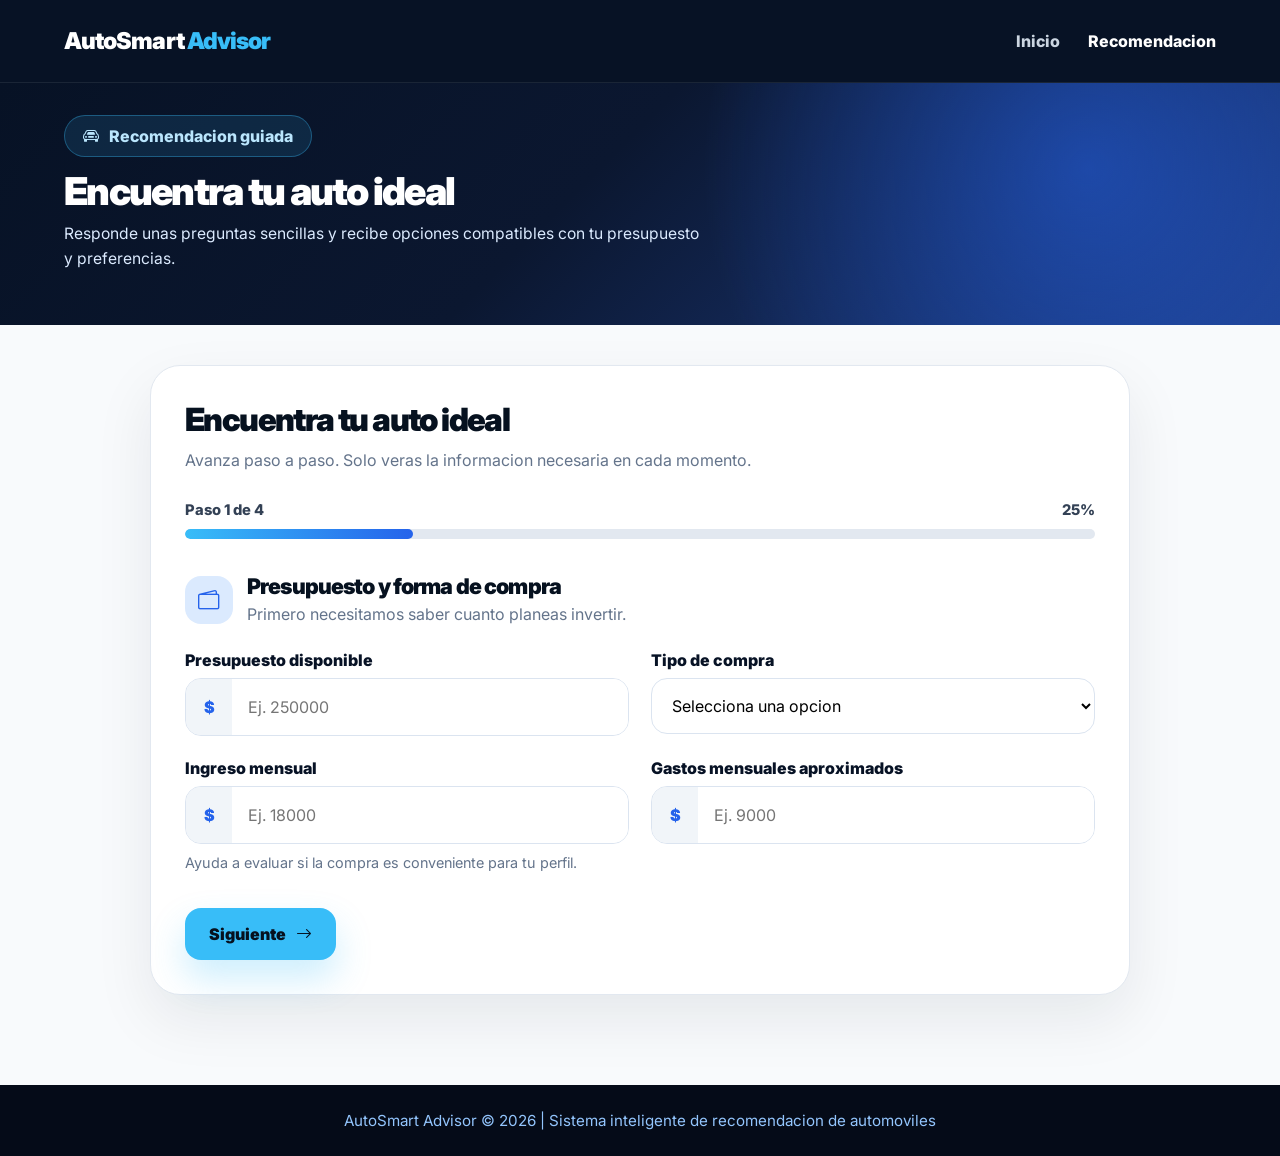
==== AutoSmartAdvisor-main/templates/formulario.html @ beaca010 "Add files via upload" ====
<!DOCTYPE html>
<html lang="es">
<head>
    <meta charset="UTF-8">
    <meta name="viewport" content="width=device-width, initial-scale=1.0">
    <title>Recomendacion | AutoSmart Advisor</title>

    <link href="https://fonts.googleapis.com/css2?family=Inter:wght@400;500;600;700;800;900&display=swap" rel="stylesheet">
    <link href="https://cdn.jsdelivr.net/npm/bootstrap-icons@1.11.3/font/bootstrap-icons.css" rel="stylesheet">

    <style>
        :root {
            --dark: #071225;
            --dark-2: #0b1730;
            --blue: #38bdf8;
            --blue-2: #2563eb;
            --text: #06111f;
            --muted: #64748b;
            --border: #dbe4f0;
            --soft: #f8fafc;
            --card: #ffffff;
        }

        * {
            box-sizing: border-box;
            margin: 0;
            padding: 0;
        }

        body {
            font-family: "Inter", sans-serif;
            background: var(--soft);
            color: var(--text);
        }

        .navbar {
            background: var(--dark);
            border-bottom: 1px solid rgba(255, 255, 255, 0.08);
        }

        .nav-container {
            width: min(1180px, 90%);
            height: 82px;
            margin: auto;
            display: flex;
            align-items: center;
            justify-content: space-between;
        }

        .brand {
            color: #ffffff;
            font-size: 1.45rem;
            font-weight: 900;
            text-decoration: none;
            letter-spacing: -0.04em;
        }

        .brand span { color: var(--blue); }

        .nav-links {
            display: flex;
            gap: 28px;
        }

        .nav-links a {
            color: #cbd5e1;
            text-decoration: none;
            font-weight: 800;
        }

        .nav-links a.active,
        .nav-links a:hover { color: #ffffff; }

        .hero {
            background:
                radial-gradient(circle at 85% 35%, rgba(37, 99, 235, 0.5), transparent 35%),
                linear-gradient(135deg, #071225, #0b1730 45%, #1e3f8a);
            color: #ffffff;
            padding: 32px 0 54px;
        }

        .hero-inner {
            width: min(1180px, 90%);
            margin: auto;
        }

        .badge {
            display: inline-flex;
            align-items: center;
            gap: 10px;
            color: #bae6fd;
            background: rgba(56, 189, 248, 0.12);
            border: 1px solid rgba(56, 189, 248, 0.35);
            border-radius: 999px;
            padding: 10px 18px;
            font-weight: 800;
            margin-bottom: 14px;
        }

        .hero h1 {
            max-width: 720px;
            font-size: clamp(1.9rem, 3vw, 2.8rem);
            line-height: 1.08;
            font-weight: 900;
            letter-spacing: -0.045em;
            margin-bottom: 10px;
        }

        .hero p {
            max-width: 640px;
            color: #dbeafe;
            font-size: 0.98rem;
            line-height: 1.55;
        }

        .main {
            width: min(980px, 90%);
            margin: 40px auto 90px;
            display: block;
        }

        .form-card {
            border: 1px solid #e2e8f0;
            border-radius: 30px;
            box-shadow: 0 24px 60px rgba(15, 23, 42, 0.08);
        }

        .form-card {
            background: var(--card);
            padding: 34px;
        }


        .form-title { margin-bottom: 28px; }

        .form-title h2 {
            font-size: 2rem;
            font-weight: 900;
            letter-spacing: -0.05em;
            margin-bottom: 8px;
        }

        .form-title p {
            color: var(--muted);
            line-height: 1.65;
        }

        .progress-wrap { margin-bottom: 34px; }

        .progress-label {
            display: flex;
            justify-content: space-between;
            color: #334155;
            font-size: 0.92rem;
            font-weight: 800;
            margin-bottom: 10px;
        }

        .progress-bar {
            width: 100%;
            height: 10px;
            background: #e2e8f0;
            border-radius: 999px;
            overflow: hidden;
        }

        .progress-fill {
            height: 100%;
            width: 25%;
            background: linear-gradient(90deg, #38bdf8, #2563eb);
            border-radius: inherit;
            transition: width 0.25s ease;
        }

        .step { display: none; }
        .step.active { display: block; }

        .step-header {
            display: flex;
            align-items: center;
            gap: 14px;
            margin-bottom: 24px;
        }

        .step-icon {
            width: 48px;
            height: 48px;
            border-radius: 16px;
            display: grid;
            place-items: center;
            background: #dbeafe;
            color: #2563eb;
            font-size: 1.35rem;
            flex-shrink: 0;
        }

        .step-header h3 {
            font-size: 1.35rem;
            font-weight: 900;
            letter-spacing: -0.04em;
            margin-bottom: 3px;
        }

        .step-header p {
            color: var(--muted);
            line-height: 1.5;
        }

        .field-grid {
            display: grid;
            grid-template-columns: repeat(2, 1fr);
            gap: 22px;
        }

        .field {
            display: flex;
            flex-direction: column;
            gap: 8px;
        }

        .field.full { grid-column: 1 / -1; }

        label {
            font-weight: 850;
            color: #071225;
        }

        input,
        select {
            width: 100%;
            min-height: 56px;
            border: 1px solid var(--border);
            border-radius: 16px;
            padding: 0 16px;
            font-size: 1rem;
            font-family: inherit;
            outline: none;
            background: #ffffff;
        }

        input:focus,
        select:focus {
            border-color: #38bdf8;
            box-shadow: 0 0 0 4px rgba(56, 189, 248, 0.14);
        }

        .money-input {
            display: flex;
            border: 1px solid var(--border);
            border-radius: 16px;
            overflow: hidden;
            background: #ffffff;
        }

        .money-input span {
            width: 52px;
            display: grid;
            place-items: center;
            background: #f1f5f9;
            color: #2563eb;
            font-weight: 900;
        }

        .money-input input {
            border: none;
            border-radius: 0;
        }

        .help {
            color: var(--muted);
            font-size: 0.9rem;
            line-height: 1.5;
        }

        .choice-note {
            margin: 22px 0 0;
            padding: 18px;
            border-radius: 20px;
            background: #f8fafc;
            border: 1px solid #e2e8f0;
            color: #475569;
            line-height: 1.65;
        }

        .actions {
            margin-top: 34px;
            display: flex;
            justify-content: space-between;
            gap: 16px;
        }

        .btn {
            border: none;
            border-radius: 16px;
            padding: 16px 24px;
            font-size: 1rem;
            font-family: inherit;
            font-weight: 900;
            cursor: pointer;
            display: inline-flex;
            align-items: center;
            gap: 10px;
            transition: 0.2s;
        }

        .btn-primary {
            background: #38bdf8;
            color: #06111f;
            box-shadow: 0 18px 35px rgba(56, 189, 248, 0.25);
        }

        .btn-primary:hover {
            background: #7dd3fc;
            transform: translateY(-1px);
        }

        .btn-secondary {
            background: #e2e8f0;
            color: #0f172a;
        }

        .btn-submit {
            background: #22c55e;
            color: #ffffff;
            box-shadow: 0 18px 35px rgba(34, 197, 94, 0.25);
        }

        .final-summary {
            background: #f8fafc;
            border: 1px solid #e2e8f0;
            border-radius: 22px;
            padding: 24px;
            display: grid;
            gap: 14px;
        }

        .final-row {
            display: flex;
            justify-content: space-between;
            gap: 20px;
            padding-bottom: 12px;
            border-bottom: 1px solid #e2e8f0;
        }

        .final-row:last-child {
            border-bottom: none;
            padding-bottom: 0;
        }

        .final-row span:first-child {
            color: var(--muted);
            font-weight: 700;
        }

        .final-row span:last-child {
            font-weight: 900;
            text-align: right;
        }

        footer {
            background: #050b18;
            color: #93c5fd;
            text-align: center;
            padding: 26px 0;
            font-size: 0.95rem;
        }

        @media (max-width: 700px) {
            .field-grid {
                grid-template-columns: 1fr;
            }

            .hero h1 {
                letter-spacing: -0.05em;
            }

            .hero {
                padding: 28px 0 48px;
            }

            .nav-links {
                gap: 18px;
            }

            .actions {
                flex-direction: column;
            }

            .btn {
                width: 100%;
                justify-content: center;
            }

            .final-row {
                flex-direction: column;
                gap: 4px;
            }

            .final-row span:last-child {
                text-align: left;
            }
        }
    </style>
</head>

<body>
    <nav class="navbar">
        <div class="nav-container">
            <a class="brand" href="/">AutoSmart <span>Advisor</span></a>

            <div class="nav-links">
                <a href="/">Inicio</a>
                <a href="/formulario" class="active">Recomendacion</a>
            </div>
        </div>
    </nav>

    <header class="hero">
        <div class="hero-inner">
            <div class="badge">
                <i class="bi bi-car-front"></i>
                Recomendacion guiada
            </div>

            <h1>Encuentra tu auto ideal</h1>

            <p>
                Responde unas preguntas sencillas y recibe opciones compatibles con tu presupuesto y preferencias.
            </p>
        </div>
    </header>

    <main class="main">
        <section class="form-card">
            <div class="form-title">
                <h2>Encuentra tu auto ideal</h2>
                <p>Avanza paso a paso. Solo veras la informacion necesaria en cada momento.</p>
            </div>

            <div class="progress-wrap">
                <div class="progress-label">
                    <span id="stepText">Paso 1 de 4</span>
                    <span id="stepPercent">25%</span>
                </div>
                <div class="progress-bar">
                    <div class="progress-fill" id="progressFill"></div>
                </div>
            </div>

            <form action="/resultados" method="POST" id="recommendationForm">
                <div class="step active" data-step="1">
                    <div class="step-header">
                        <div class="step-icon"><i class="bi bi-wallet2"></i></div>
                        <div>
                            <h3>Presupuesto y forma de compra</h3>
                            <p>Primero necesitamos saber cuanto planeas invertir.</p>
                        </div>
                    </div>

                    <div class="field-grid">
                        <div class="field">
                            <label for="presupuesto">Presupuesto disponible</label>
                            <div class="money-input">
                                <span>$</span>
                                <input type="number" id="presupuesto" name="presupuesto" placeholder="Ej. 250000" required>
                            </div>
                        </div>

                        <div class="field">
                            <label for="tipo_compra">Tipo de compra</label>
                            <select id="tipo_compra" name="tipo_compra" required>
                                <option value="" selected disabled>Selecciona una opcion</option>
                                <option value="contado">Contado</option>
                                <option value="financiamiento">Financiamiento</option>
                            </select>
                        </div>

                        <div class="field">
                            <label for="ingreso_mensual">Ingreso mensual</label>
                            <div class="money-input">
                                <span>$</span>
                                <input type="number" id="ingreso_mensual" name="ingreso_mensual" placeholder="Ej. 18000" required>
                            </div>
                            <div class="help">Ayuda a evaluar si la compra es conveniente para tu perfil.</div>
                        </div>

                        <div class="field">
                            <label for="gastos_mensuales">Gastos mensuales aproximados</label>
                            <div class="money-input">
                                <span>$</span>
                                <input type="number" id="gastos_mensuales" name="gastos_mensuales" placeholder="Ej. 9000">
                            </div>
                        </div>
                    </div>
                </div>

                <div class="step" data-step="2">
                    <div class="step-header">
                        <div class="step-icon"><i class="bi bi-signpost"></i></div>
                        <div>
                            <h3>Uso del vehiculo</h3>
                            <p>Cuentanos como usaras el auto la mayor parte del tiempo.</p>
                        </div>
                    </div>

                    <div class="field-grid">
                        <div class="field">
                            <label for="uso_principal">Uso principal</label>
                            <select id="uso_principal" name="uso_principal" required>
                                <option value="" selected disabled>Selecciona una opcion</option>
                                <option value="ciudad">Ciudad</option>
                                <option value="viajes">Viajes largos</option>
                                <option value="trabajo">Trabajo</option>
                                <option value="familiar">Familiar</option>
                                <option value="mixto">Uso mixto</option>
                            </select>
                        </div>

                        <div class="field">
                            <label for="kilometros_semanales">Kilometros aproximados por semana</label>
                            <input type="number" id="kilometros_semanales" name="kilometros_semanales" placeholder="Ej. 150" required>
                        </div>

                        <div class="field">
                            <label for="numero_pasajeros">Pasajeros frecuentes</label>
                            <select id="numero_pasajeros" name="numero_pasajeros" required>
                                <option value="" selected disabled>Selecciona una opcion</option>
                                <option value="1">1 persona</option>
                                <option value="2">2 personas</option>
                                <option value="4">3 a 4 personas</option>
                                <option value="5">5 o mas personas</option>
                            </select>
                        </div>

                        <div class="field">
                            <label for="tipo_camino">Tipo de camino frecuente</label>
                            <select id="tipo_camino" name="tipo_camino" required>
                                <option value="" selected disabled>Selecciona una opcion</option>
                                <option value="ciudad">Ciudad</option>
                                <option value="carretera">Carretera</option>
                                <option value="terraceria">Terraceria</option>
                                <option value="mixto">Mixto</option>
                            </select>
                        </div>
                    </div>

                    <div class="choice-note">
                        Estos datos ayudan a encontrar opciones que se adapten mejor a tu rutina diaria.
                    </div>
                </div>

                <div class="step" data-step="3">
                    <div class="step-header">
                        <div class="step-icon"><i class="bi bi-sliders"></i></div>
                        <div>
                            <h3>Preferencias del automovil</h3>
                            <p>Elige lo que prefieres. Si no tienes una preferencia clara, selecciona indiferente.</p>
                        </div>
                    </div>

                    <div class="field-grid">
                        <div class="field">
                            <label for="tipo_auto">Tipo de vehiculo preferido</label>
                            <select id="tipo_auto" name="tipo_auto" required>
                                <option value="" selected disabled>Selecciona una opcion</option>
                                <option value="sedan">Sedan</option>
                                <option value="hatchback">Hatchback</option>
                                <option value="suv">SUV</option>
                                <option value="pickup">Pickup</option>
                                <option value="compacto">Compacto</option>
                                <option value="indiferente">Indiferente</option>
                            </select>
                        </div>

                        <div class="field">
                            <label for="combustible">Combustible preferido</label>
                            <select id="combustible" name="combustible" required>
                                <option value="" selected disabled>Selecciona una opcion</option>
                                <option value="gasolina">Gasolina</option>
                                <option value="diesel">Diesel</option>
                                <option value="hibrido">Hibrido</option>
                                <option value="electrico">Electrico</option>
                                <option value="indiferente">Indiferente</option>
                            </select>
                        </div>

                        <div class="field">
                            <label for="transmision">Transmision preferida</label>
                            <select id="transmision" name="transmision" required>
                                <option value="" selected disabled>Selecciona una opcion</option>
                                <option value="manual">Manual</option>
                                <option value="automatica">Automatica</option>
                                <option value="indiferente">Indiferente</option>
                            </select>
                        </div>

                        <div class="field">
                            <label for="prioridad">Prioridad principal</label>
                            <select id="prioridad" name="prioridad" required>
                                <option value="" selected disabled>Selecciona una opcion</option>
                                <option value="ahorro">Ahorro</option>
                                <option value="comodidad">Comodidad</option>
                                <option value="potencia">Potencia</option>
                                <option value="seguridad">Seguridad</option>
                                <option value="lujo">Lujo</option>
                            </select>
                        </div>
                    </div>
                </div>

                <div class="step" data-step="4">
                    <div class="step-header">
                        <div class="step-icon"><i class="bi bi-check-circle"></i></div>
                        <div>
                            <h3>Confirmacion del perfil</h3>
                            <p>Revisa tus respuestas antes de generar la recomendacion.</p>
                        </div>
                    </div>

                    <div class="final-summary">
                        <div class="final-row">
                            <span>Presupuesto</span>
                            <span id="resPresupuesto">$0</span>
                        </div>
                        <div class="final-row">
                            <span>Tipo de compra</span>
                            <span id="resCompra">No seleccionado</span>
                        </div>
                        <div class="final-row">
                            <span>Uso principal</span>
                            <span id="resUso">No seleccionado</span>
                        </div>
                        <div class="final-row">
                            <span>Pasajeros frecuentes</span>
                            <span id="resPasajeros">No seleccionado</span>
                        </div>
                        <div class="final-row">
                            <span>Tipo de vehiculo</span>
                            <span id="resTipoAuto">No seleccionado</span>
                        </div>
                        <div class="final-row">
                            <span>Combustible</span>
                            <span id="resCombustible">No seleccionado</span>
                        </div>
                        <div class="final-row">
                            <span>Transmision</span>
                            <span id="resTransmision">No seleccionado</span>
                        </div>
                        <div class="final-row">
                            <span>Prioridad</span>
                            <span id="resPrioridad">No seleccionado</span>
                        </div>
                    </div>
                </div>

                <div class="actions">
                    <button type="button" class="btn btn-secondary" id="prevBtn">
                        <i class="bi bi-arrow-left"></i>
                        Anterior
                    </button>

                    <button type="button" class="btn btn-primary" id="nextBtn">
                        Siguiente
                        <i class="bi bi-arrow-right"></i>
                    </button>

                    <button type="submit" class="btn btn-submit" id="submitBtn">
                        Generar recomendacion
                        <i class="bi bi-stars"></i>
                    </button>
                </div>
            </form>
        </section>

    </main>

    <footer>
        AutoSmart Advisor &copy; 2026 | Sistema inteligente de recomendacion de automoviles
    </footer>

    <script>
        const steps = document.querySelectorAll(".step");
        const prevBtn = document.getElementById("prevBtn");
        const nextBtn = document.getElementById("nextBtn");
        const submitBtn = document.getElementById("submitBtn");
        const progressFill = document.getElementById("progressFill");
        const stepText = document.getElementById("stepText");
        const stepPercent = document.getElementById("stepPercent");
        const form = document.getElementById("recommendationForm");
        const formCard = document.querySelector(".form-card");

        let currentStep = 0;

        function showStep(index) {
            steps.forEach((step, i) => {
                step.classList.toggle("active", i === index);
            });

            const percent = ((index + 1) / steps.length) * 100;
            progressFill.style.width = percent + "%";
            stepText.textContent = `Paso ${index + 1} de ${steps.length}`;
            stepPercent.textContent = `${Math.round(percent)}%`;

            prevBtn.style.display = index === 0 ? "none" : "inline-flex";
            nextBtn.style.display = index === steps.length - 1 ? "none" : "inline-flex";
            submitBtn.style.display = index === steps.length - 1 ? "inline-flex" : "none";

            if (index === steps.length - 1) {
                updateSummary();
            }
        }

        function validateCurrentStep() {
            const currentFields = steps[currentStep].querySelectorAll("input, select");

            for (const field of currentFields) {
                if (!field.checkValidity()) {
                    field.reportValidity();
                    return false;
                }
            }

            return true;
        }

        function getSelectText(id) {
            const element = document.getElementById(id);
            if (!element || !element.value) return "No seleccionado";
            return element.options[element.selectedIndex].text;
        }

        function formatMoney(value) {
            const number = Number(value || 0);
            return number.toLocaleString("es-MX", {
                style: "currency",
                currency: "MXN",
                maximumFractionDigits: 0
            });
        }

        function updateSummary() {
            document.getElementById("resPresupuesto").textContent =
                formatMoney(document.getElementById("presupuesto").value);
            document.getElementById("resCompra").textContent = getSelectText("tipo_compra");
            document.getElementById("resUso").textContent = getSelectText("uso_principal");
            document.getElementById("resPasajeros").textContent = getSelectText("numero_pasajeros");
            document.getElementById("resTipoAuto").textContent = getSelectText("tipo_auto");
            document.getElementById("resCombustible").textContent = getSelectText("combustible");
            document.getElementById("resTransmision").textContent = getSelectText("transmision");
            document.getElementById("resPrioridad").textContent = getSelectText("prioridad");
        }

        function focusFormCard() {
            if (!formCard) return;
            formCard.scrollIntoView({
                behavior: "smooth",
                block: "start"
            });
        }

        nextBtn.addEventListener("click", () => {
            if (!validateCurrentStep()) return;
            if (currentStep < steps.length - 1) {
                currentStep++;
                showStep(currentStep);
                focusFormCard();
            }
        });

        prevBtn.addEventListener("click", () => {
            if (currentStep > 0) {
                currentStep--;
                showStep(currentStep);
                focusFormCard();
            }
        });

        form.addEventListener("submit", (event) => {
            if (!validateCurrentStep()) {
                event.preventDefault();
            }
        });

        showStep(currentStep);
    </script>
</body>
</html>
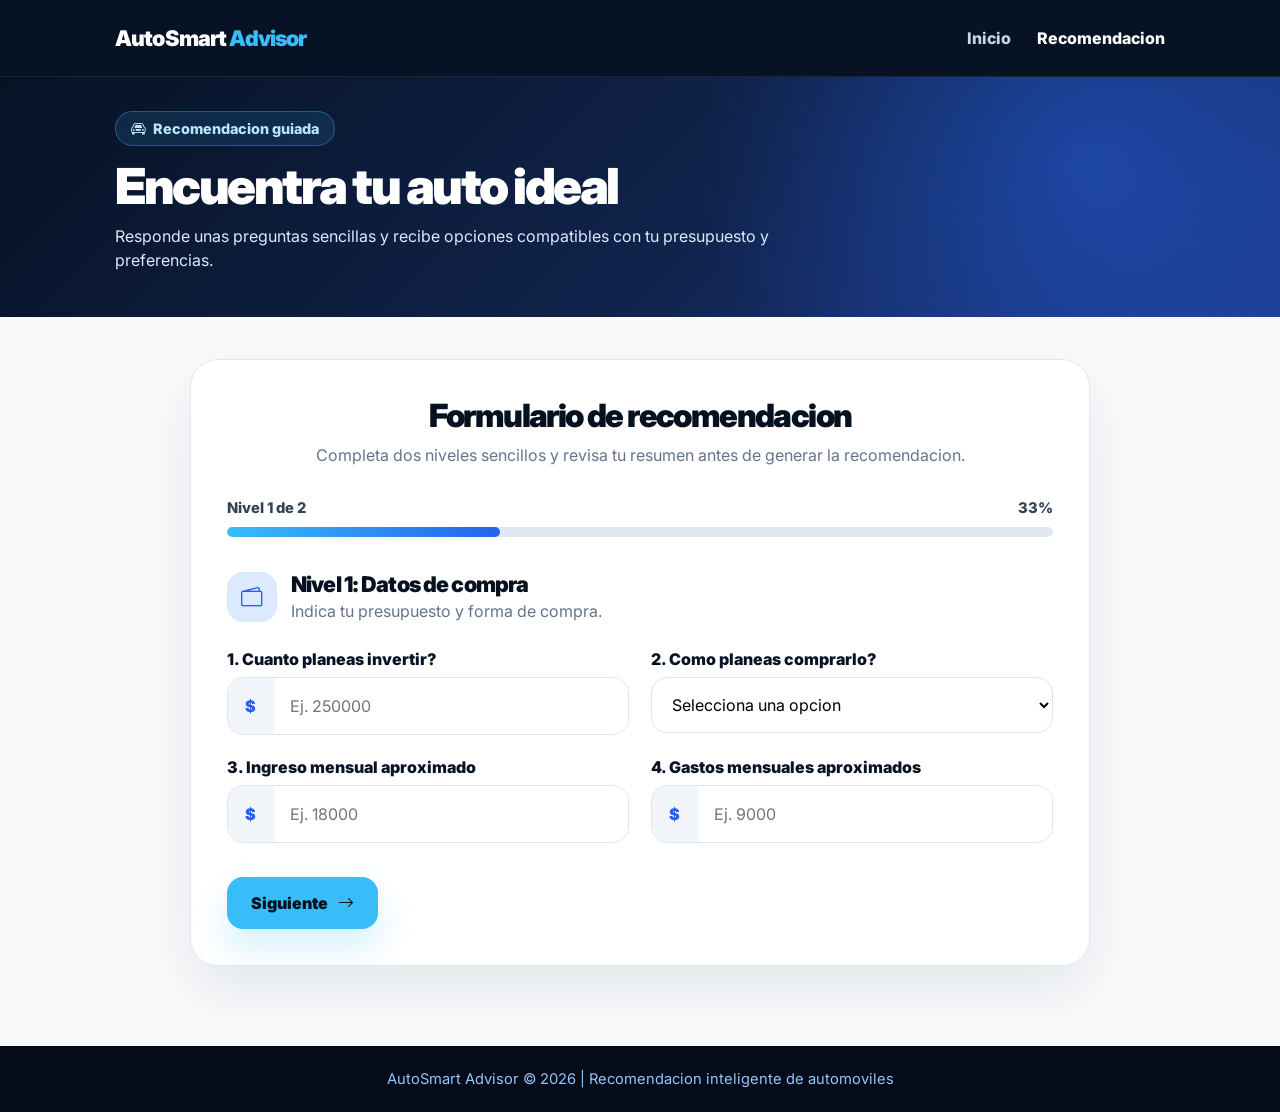
==== commit 5327de2f: "Add files via upload" ====
--- a/AutoSmartAdvisor-main/templates/formulario.html
+++ b/AutoSmartAdvisor-main/templates/formulario.html
@@ -11,9 +11,9 @@
     <style>
         :root {
             --dark: #071225;
-            --dark-2: #0b1730;
             --blue: #38bdf8;
-            --blue-2: #2563eb;
+            --blue-dark: #2563eb;
+            --green: #22c55e;
             --text: #06111f;
             --muted: #64748b;
             --border: #dbe4f0;
@@ -39,8 +39,8 @@
         }
 
         .nav-container {
-            width: min(1180px, 90%);
-            height: 82px;
+            width: min(1050px, 90%);
+            height: 76px;
             margin: auto;
             display: flex;
             align-items: center;
@@ -49,17 +49,19 @@
 
         .brand {
             color: #ffffff;
-            font-size: 1.45rem;
+            font-size: 1.35rem;
             font-weight: 900;
             text-decoration: none;
             letter-spacing: -0.04em;
         }
 
-        .brand span { color: var(--blue); }
+        .brand span {
+            color: var(--blue);
+        }
 
         .nav-links {
             display: flex;
-            gap: 28px;
+            gap: 26px;
         }
 
         .nav-links a {
@@ -69,85 +71,88 @@
         }
 
         .nav-links a.active,
-        .nav-links a:hover { color: #ffffff; }
+        .nav-links a:hover {
+            color: #ffffff;
+        }
 
         .hero {
             background:
-                radial-gradient(circle at 85% 35%, rgba(37, 99, 235, 0.5), transparent 35%),
-                linear-gradient(135deg, #071225, #0b1730 45%, #1e3f8a);
+                radial-gradient(circle at 85% 35%, rgba(37, 99, 235, 0.45), transparent 35%),
+                linear-gradient(135deg, #071225, #10234b 55%, #1e3a8a);
             color: #ffffff;
-            padding: 32px 0 54px;
+            padding: 34px 0 44px;
         }
 
         .hero-inner {
-            width: min(1180px, 90%);
+            width: min(1050px, 90%);
             margin: auto;
         }
 
         .badge {
             display: inline-flex;
             align-items: center;
-            gap: 10px;
+            gap: 8px;
             color: #bae6fd;
             background: rgba(56, 189, 248, 0.12);
             border: 1px solid rgba(56, 189, 248, 0.35);
             border-radius: 999px;
-            padding: 10px 18px;
+            padding: 8px 15px;
+            font-size: 0.9rem;
             font-weight: 800;
             margin-bottom: 14px;
         }
 
         .hero h1 {
             max-width: 720px;
-            font-size: clamp(1.9rem, 3vw, 2.8rem);
+            font-size: clamp(2rem, 4vw, 3.1rem);
             line-height: 1.08;
             font-weight: 900;
-            letter-spacing: -0.045em;
+            letter-spacing: -0.05em;
             margin-bottom: 10px;
         }
 
         .hero p {
-            max-width: 640px;
+            max-width: 700px;
             color: #dbeafe;
-            font-size: 0.98rem;
+            font-size: 1rem;
             line-height: 1.55;
         }
 
         .main {
-            width: min(980px, 90%);
-            margin: 40px auto 90px;
-            display: block;
-        }
-
-        .form-card {
-            border: 1px solid #e2e8f0;
-            border-radius: 30px;
-            box-shadow: 0 24px 60px rgba(15, 23, 42, 0.08);
+            width: min(900px, 90%);
+            margin: 42px auto 80px;
         }
 
         .form-card {
             background: var(--card);
-            padding: 34px;
-        }
-
-
-        .form-title { margin-bottom: 28px; }
-
-        .form-title h2 {
+            border: 1px solid #e2e8f0;
+            border-radius: 28px;
+            padding: 36px;
+            box-shadow: 0 24px 60px rgba(15, 23, 42, 0.08);
+        }
+
+        .form-header {
+            text-align: center;
+            margin-bottom: 30px;
+        }
+
+        .form-header h2 {
             font-size: 2rem;
             font-weight: 900;
             letter-spacing: -0.05em;
             margin-bottom: 8px;
         }
 
-        .form-title p {
+        .form-header p {
             color: var(--muted);
-            line-height: 1.65;
-        }
-
-        .progress-wrap { margin-bottom: 34px; }
-
-        .progress-label {
+            line-height: 1.6;
+        }
+
+        .progress-wrap {
+            margin-bottom: 34px;
+        }
+
+        .progress-top {
             display: flex;
             justify-content: space-between;
             color: #334155;
@@ -165,45 +170,50 @@
         }
 
         .progress-fill {
+            width: 33%;
             height: 100%;
-            width: 25%;
-            background: linear-gradient(90deg, #38bdf8, #2563eb);
+            background: linear-gradient(90deg, var(--blue), var(--blue-dark));
             border-radius: inherit;
             transition: width 0.25s ease;
         }
 
-        .step { display: none; }
-        .step.active { display: block; }
-
-        .step-header {
+        .view {
+            display: none;
+        }
+
+        .view.active {
+            display: block;
+        }
+
+        .view-title {
             display: flex;
             align-items: center;
             gap: 14px;
-            margin-bottom: 24px;
-        }
-
-        .step-icon {
-            width: 48px;
-            height: 48px;
+            margin-bottom: 26px;
+        }
+
+        .view-icon {
+            width: 50px;
+            height: 50px;
             border-radius: 16px;
             display: grid;
             place-items: center;
             background: #dbeafe;
-            color: #2563eb;
+            color: var(--blue-dark);
             font-size: 1.35rem;
             flex-shrink: 0;
         }
 
-        .step-header h3 {
+        .view-title h3 {
             font-size: 1.35rem;
             font-weight: 900;
             letter-spacing: -0.04em;
             margin-bottom: 3px;
         }
 
-        .step-header p {
+        .view-title p {
             color: var(--muted);
-            line-height: 1.5;
+            line-height: 1.45;
         }
 
         .field-grid {
@@ -218,7 +228,9 @@
             gap: 8px;
         }
 
-        .field.full { grid-column: 1 / -1; }
+        .field.full {
+            grid-column: 1 / -1;
+        }
 
         label {
             font-weight: 850;
@@ -240,7 +252,7 @@
 
         input:focus,
         select:focus {
-            border-color: #38bdf8;
+            border-color: var(--blue);
             box-shadow: 0 0 0 4px rgba(56, 189, 248, 0.14);
         }
 
@@ -257,7 +269,7 @@
             display: grid;
             place-items: center;
             background: #f1f5f9;
-            color: #2563eb;
+            color: var(--blue-dark);
             font-weight: 900;
         }
 
@@ -266,20 +278,90 @@
             border-radius: 0;
         }
 
-        .help {
+        .option-grid {
+            display: grid;
+            grid-template-columns: repeat(2, 1fr);
+            gap: 14px;
+        }
+
+        .option-card {
+            position: relative;
+        }
+
+        .option-card input {
+            position: absolute;
+            opacity: 0;
+            pointer-events: none;
+        }
+
+        .option-card label {
+            min-height: 74px;
+            display: flex;
+            align-items: center;
+            gap: 14px;
+            padding: 16px;
+            border: 1px solid var(--border);
+            border-radius: 18px;
+            cursor: pointer;
+            transition: 0.2s ease;
+        }
+
+        .option-card i {
+            width: 40px;
+            height: 40px;
+            border-radius: 14px;
+            display: grid;
+            place-items: center;
+            background: #eff6ff;
+            color: var(--blue-dark);
+            font-size: 1.2rem;
+            flex-shrink: 0;
+        }
+
+        .option-card strong {
+            display: block;
+        }
+
+        .option-card small {
             color: var(--muted);
-            font-size: 0.9rem;
-            line-height: 1.5;
-        }
-
-        .choice-note {
-            margin: 22px 0 0;
-            padding: 18px;
-            border-radius: 20px;
+        }
+
+        .option-card input:checked + label {
+            border-color: var(--blue);
+            background: #f0f9ff;
+            box-shadow: 0 0 0 4px rgba(56, 189, 248, 0.14);
+        }
+
+        .summary {
             background: #f8fafc;
             border: 1px solid #e2e8f0;
-            color: #475569;
-            line-height: 1.65;
+            border-radius: 22px;
+            padding: 24px;
+            display: grid;
+            gap: 14px;
+        }
+
+        .summary-row {
+            display: flex;
+            justify-content: space-between;
+            gap: 18px;
+            padding-bottom: 12px;
+            border-bottom: 1px solid #e2e8f0;
+        }
+
+        .summary-row:last-child {
+            border-bottom: none;
+            padding-bottom: 0;
+        }
+
+        .summary-row span:first-child {
+            color: var(--muted);
+            font-weight: 700;
+        }
+
+        .summary-row span:last-child {
+            font-weight: 900;
+            text-align: right;
         }
 
         .actions {
@@ -300,13 +382,13 @@
             display: inline-flex;
             align-items: center;
             gap: 10px;
-            transition: 0.2s;
+            transition: 0.2s ease;
         }
 
         .btn-primary {
-            background: #38bdf8;
+            background: var(--blue);
             color: #06111f;
-            box-shadow: 0 18px 35px rgba(56, 189, 248, 0.25);
+            box-shadow: 0 18px 35px rgba(56, 189, 248, 0.22);
         }
 
         .btn-primary:hover {
@@ -320,66 +402,39 @@
         }
 
         .btn-submit {
-            background: #22c55e;
+            background: var(--green);
             color: #ffffff;
             box-shadow: 0 18px 35px rgba(34, 197, 94, 0.25);
-        }
-
-        .final-summary {
-            background: #f8fafc;
-            border: 1px solid #e2e8f0;
-            border-radius: 22px;
-            padding: 24px;
-            display: grid;
-            gap: 14px;
-        }
-
-        .final-row {
-            display: flex;
-            justify-content: space-between;
-            gap: 20px;
-            padding-bottom: 12px;
-            border-bottom: 1px solid #e2e8f0;
-        }
-
-        .final-row:last-child {
-            border-bottom: none;
-            padding-bottom: 0;
-        }
-
-        .final-row span:first-child {
-            color: var(--muted);
-            font-weight: 700;
-        }
-
-        .final-row span:last-child {
-            font-weight: 900;
-            text-align: right;
         }
 
         footer {
             background: #050b18;
             color: #93c5fd;
             text-align: center;
-            padding: 26px 0;
-            font-size: 0.95rem;
-        }
-
-        @media (max-width: 700px) {
-            .field-grid {
+            padding: 24px 0;
+            font-size: 0.92rem;
+        }
+
+        @media (max-width: 760px) {
+            .nav-container {
+                height: auto;
+                padding: 18px 0;
+                gap: 14px;
+                align-items: flex-start;
+                flex-direction: column;
+            }
+
+            .field-grid,
+            .option-grid {
                 grid-template-columns: 1fr;
             }
 
-            .hero h1 {
-                letter-spacing: -0.05em;
-            }
-
-            .hero {
-                padding: 28px 0 48px;
-            }
-
-            .nav-links {
-                gap: 18px;
+            .form-card {
+                padding: 26px;
+            }
+
+            .view-title {
+                align-items: flex-start;
             }
 
             .actions {
@@ -391,12 +446,12 @@
                 justify-content: center;
             }
 
-            .final-row {
+            .summary-row {
                 flex-direction: column;
                 gap: 4px;
             }
 
-            .final-row span:last-child {
+            .summary-row span:last-child {
                 text-align: left;
             }
         }
@@ -423,24 +478,21 @@
             </div>
 
             <h1>Encuentra tu auto ideal</h1>
-
-            <p>
-                Responde unas preguntas sencillas y recibe opciones compatibles con tu presupuesto y preferencias.
-            </p>
+            <p>Responde unas preguntas sencillas y recibe opciones compatibles con tu presupuesto y preferencias.</p>
         </div>
     </header>
 
     <main class="main">
-        <section class="form-card">
-            <div class="form-title">
-                <h2>Encuentra tu auto ideal</h2>
-                <p>Avanza paso a paso. Solo veras la informacion necesaria en cada momento.</p>
+        <section class="form-card" id="formCard">
+            <div class="form-header">
+                <h2>Formulario de recomendacion</h2>
+                <p>Completa dos niveles sencillos y revisa tu resumen antes de generar la recomendacion.</p>
             </div>
 
             <div class="progress-wrap">
-                <div class="progress-label">
-                    <span id="stepText">Paso 1 de 4</span>
-                    <span id="stepPercent">25%</span>
+                <div class="progress-top">
+                    <span id="stepText">Nivel 1 de 2</span>
+                    <span id="stepPercent">33%</span>
                 </div>
                 <div class="progress-bar">
                     <div class="progress-fill" id="progressFill"></div>
@@ -448,26 +500,33 @@
             </div>
 
             <form action="/resultados" method="POST" id="recommendationForm">
-                <div class="step active" data-step="1">
-                    <div class="step-header">
-                        <div class="step-icon"><i class="bi bi-wallet2"></i></div>
+                <input type="hidden" name="kilometros_semanales" value="0">
+                <input type="hidden" name="numero_pasajeros" value="4">
+                <input type="hidden" name="tipo_camino" value="mixto">
+                <input type="hidden" name="tipo_auto" value="indiferente">
+
+                <div class="view active" data-view="level-1">
+                    <div class="view-title">
+                        <div class="view-icon">
+                            <i class="bi bi-wallet2"></i>
+                        </div>
                         <div>
-                            <h3>Presupuesto y forma de compra</h3>
-                            <p>Primero necesitamos saber cuanto planeas invertir.</p>
+                            <h3>Nivel 1: Datos de compra</h3>
+                            <p>Indica tu presupuesto y forma de compra.</p>
                         </div>
                     </div>
 
                     <div class="field-grid">
                         <div class="field">
-                            <label for="presupuesto">Presupuesto disponible</label>
+                            <label for="presupuesto">1. Cuanto planeas invertir?</label>
                             <div class="money-input">
                                 <span>$</span>
-                                <input type="number" id="presupuesto" name="presupuesto" placeholder="Ej. 250000" required>
+                                <input type="number" id="presupuesto" name="presupuesto" min="1" placeholder="Ej. 250000" required>
                             </div>
                         </div>
 
                         <div class="field">
-                            <label for="tipo_compra">Tipo de compra</label>
+                            <label for="tipo_compra">2. Como planeas comprarlo?</label>
                             <select id="tipo_compra" name="tipo_compra" required>
                                 <option value="" selected disabled>Selecciona una opcion</option>
                                 <option value="contado">Contado</option>
@@ -476,104 +535,98 @@
                         </div>
 
                         <div class="field">
-                            <label for="ingreso_mensual">Ingreso mensual</label>
+                            <label for="ingreso_mensual">3. Ingreso mensual aproximado</label>
                             <div class="money-input">
                                 <span>$</span>
-                                <input type="number" id="ingreso_mensual" name="ingreso_mensual" placeholder="Ej. 18000" required>
+                                <input type="number" id="ingreso_mensual" name="ingreso_mensual" min="0" placeholder="Ej. 18000" required>
                             </div>
-                            <div class="help">Ayuda a evaluar si la compra es conveniente para tu perfil.</div>
                         </div>
 
                         <div class="field">
-                            <label for="gastos_mensuales">Gastos mensuales aproximados</label>
+                            <label for="gastos_mensuales">4. Gastos mensuales aproximados</label>
                             <div class="money-input">
                                 <span>$</span>
-                                <input type="number" id="gastos_mensuales" name="gastos_mensuales" placeholder="Ej. 9000">
+                                <input type="number" id="gastos_mensuales" name="gastos_mensuales" min="0" placeholder="Ej. 9000">
                             </div>
                         </div>
                     </div>
                 </div>
 
-                <div class="step" data-step="2">
-                    <div class="step-header">
-                        <div class="step-icon"><i class="bi bi-signpost"></i></div>
+                <div class="view" data-view="level-2">
+                    <div class="view-title">
+                        <div class="view-icon">
+                            <i class="bi bi-car-front"></i>
+                        </div>
                         <div>
-                            <h3>Uso del vehiculo</h3>
-                            <p>Cuentanos como usaras el auto la mayor parte del tiempo.</p>
+                            <h3>Nivel 2: Preferencias del auto</h3>
+                            <p>Elige las caracteristicas principales que prefieres.</p>
                         </div>
                     </div>
 
-                    <div class="field-grid">
+                    <div class="field full">
+                        <label>5. Para que usaras principalmente el auto?</label>
+
+                        <div class="option-grid">
+                            <div class="option-card">
+                                <input type="radio" id="uso_ciudad" name="uso_principal" value="ciudad" required>
+                                <label for="uso_ciudad">
+                                    <i class="bi bi-buildings"></i>
+                                    <span>
+                                        <strong>Ciudad</strong>
+                                        <small>Traslados diarios.</small>
+                                    </span>
+                                </label>
+                            </div>
+
+                            <div class="option-card">
+                                <input type="radio" id="uso_viajes" name="uso_principal" value="viajes">
+                                <label for="uso_viajes">
+                                    <i class="bi bi-map"></i>
+                                    <span>
+                                        <strong>Viajes</strong>
+                                        <small>Carretera o distancias largas.</small>
+                                    </span>
+                                </label>
+                            </div>
+
+                            <div class="option-card">
+                                <input type="radio" id="uso_trabajo" name="uso_principal" value="trabajo">
+                                <label for="uso_trabajo">
+                                    <i class="bi bi-briefcase"></i>
+                                    <span>
+                                        <strong>Trabajo</strong>
+                                        <small>Uso frecuente.</small>
+                                    </span>
+                                </label>
+                            </div>
+
+                            <div class="option-card">
+                                <input type="radio" id="uso_familiar" name="uso_principal" value="familiar">
+                                <label for="uso_familiar">
+                                    <i class="bi bi-people"></i>
+                                    <span>
+                                        <strong>Familiar</strong>
+                                        <small>Espacio y comodidad.</small>
+                                    </span>
+                                </label>
+                            </div>
+
+                            <div class="option-card">
+                                <input type="radio" id="uso_mixto" name="uso_principal" value="mixto">
+                                <label for="uso_mixto">
+                                    <i class="bi bi-arrow-left-right"></i>
+                                    <span>
+                                        <strong>Mixto</strong>
+                                        <small>Uso general.</small>
+                                    </span>
+                                </label>
+                            </div>
+                        </div>
+                    </div>
+
+                    <div class="field-grid" style="margin-top: 24px;">
                         <div class="field">
-                            <label for="uso_principal">Uso principal</label>
-                            <select id="uso_principal" name="uso_principal" required>
-                                <option value="" selected disabled>Selecciona una opcion</option>
-                                <option value="ciudad">Ciudad</option>
-                                <option value="viajes">Viajes largos</option>
-                                <option value="trabajo">Trabajo</option>
-                                <option value="familiar">Familiar</option>
-                                <option value="mixto">Uso mixto</option>
-                            </select>
-                        </div>
-
-                        <div class="field">
-                            <label for="kilometros_semanales">Kilometros aproximados por semana</label>
-                            <input type="number" id="kilometros_semanales" name="kilometros_semanales" placeholder="Ej. 150" required>
-                        </div>
-
-                        <div class="field">
-                            <label for="numero_pasajeros">Pasajeros frecuentes</label>
-                            <select id="numero_pasajeros" name="numero_pasajeros" required>
-                                <option value="" selected disabled>Selecciona una opcion</option>
-                                <option value="1">1 persona</option>
-                                <option value="2">2 personas</option>
-                                <option value="4">3 a 4 personas</option>
-                                <option value="5">5 o mas personas</option>
-                            </select>
-                        </div>
-
-                        <div class="field">
-                            <label for="tipo_camino">Tipo de camino frecuente</label>
-                            <select id="tipo_camino" name="tipo_camino" required>
-                                <option value="" selected disabled>Selecciona una opcion</option>
-                                <option value="ciudad">Ciudad</option>
-                                <option value="carretera">Carretera</option>
-                                <option value="terraceria">Terraceria</option>
-                                <option value="mixto">Mixto</option>
-                            </select>
-                        </div>
-                    </div>
-
-                    <div class="choice-note">
-                        Estos datos ayudan a encontrar opciones que se adapten mejor a tu rutina diaria.
-                    </div>
-                </div>
-
-                <div class="step" data-step="3">
-                    <div class="step-header">
-                        <div class="step-icon"><i class="bi bi-sliders"></i></div>
-                        <div>
-                            <h3>Preferencias del automovil</h3>
-                            <p>Elige lo que prefieres. Si no tienes una preferencia clara, selecciona indiferente.</p>
-                        </div>
-                    </div>
-
-                    <div class="field-grid">
-                        <div class="field">
-                            <label for="tipo_auto">Tipo de vehiculo preferido</label>
-                            <select id="tipo_auto" name="tipo_auto" required>
-                                <option value="" selected disabled>Selecciona una opcion</option>
-                                <option value="sedan">Sedan</option>
-                                <option value="hatchback">Hatchback</option>
-                                <option value="suv">SUV</option>
-                                <option value="pickup">Pickup</option>
-                                <option value="compacto">Compacto</option>
-                                <option value="indiferente">Indiferente</option>
-                            </select>
-                        </div>
-
-                        <div class="field">
-                            <label for="combustible">Combustible preferido</label>
+                            <label for="combustible">6. Combustible preferido</label>
                             <select id="combustible" name="combustible" required>
                                 <option value="" selected disabled>Selecciona una opcion</option>
                                 <option value="gasolina">Gasolina</option>
@@ -585,7 +638,7 @@
                         </div>
 
                         <div class="field">
-                            <label for="transmision">Transmision preferida</label>
+                            <label for="transmision">7. Transmision preferida</label>
                             <select id="transmision" name="transmision" required>
                                 <option value="" selected disabled>Selecciona una opcion</option>
                                 <option value="manual">Manual</option>
@@ -594,8 +647,8 @@
                             </select>
                         </div>
 
-                        <div class="field">
-                            <label for="prioridad">Prioridad principal</label>
+                        <div class="field full">
+                            <label for="prioridad">8. Que es mas importante para ti?</label>
                             <select id="prioridad" name="prioridad" required>
                                 <option value="" selected disabled>Selecciona una opcion</option>
                                 <option value="ahorro">Ahorro</option>
@@ -608,45 +661,39 @@
                     </div>
                 </div>
 
-                <div class="step" data-step="4">
-                    <div class="step-header">
-                        <div class="step-icon"><i class="bi bi-check-circle"></i></div>
+                <div class="view" data-view="summary">
+                    <div class="view-title">
+                        <div class="view-icon">
+                            <i class="bi bi-check-circle"></i>
+                        </div>
                         <div>
-                            <h3>Confirmacion del perfil</h3>
-                            <p>Revisa tus respuestas antes de generar la recomendacion.</p>
+                            <h3>Resumen final</h3>
+                            <p>Revisa tus respuestas principales antes de generar la recomendacion.</p>
                         </div>
                     </div>
 
-                    <div class="final-summary">
-                        <div class="final-row">
+                    <div class="summary">
+                        <div class="summary-row">
                             <span>Presupuesto</span>
                             <span id="resPresupuesto">$0</span>
                         </div>
-                        <div class="final-row">
-                            <span>Tipo de compra</span>
+                        <div class="summary-row">
+                            <span>Compra</span>
                             <span id="resCompra">No seleccionado</span>
                         </div>
-                        <div class="final-row">
-                            <span>Uso principal</span>
+                        <div class="summary-row">
+                            <span>Uso</span>
                             <span id="resUso">No seleccionado</span>
                         </div>
-                        <div class="final-row">
-                            <span>Pasajeros frecuentes</span>
-                            <span id="resPasajeros">No seleccionado</span>
-                        </div>
-                        <div class="final-row">
-                            <span>Tipo de vehiculo</span>
-                            <span id="resTipoAuto">No seleccionado</span>
-                        </div>
-                        <div class="final-row">
+                        <div class="summary-row">
                             <span>Combustible</span>
                             <span id="resCombustible">No seleccionado</span>
                         </div>
-                        <div class="final-row">
+                        <div class="summary-row">
                             <span>Transmision</span>
                             <span id="resTransmision">No seleccionado</span>
                         </div>
-                        <div class="final-row">
+                        <div class="summary-row">
                             <span>Prioridad</span>
                             <span id="resPrioridad">No seleccionado</span>
                         </div>
@@ -662,6 +709,11 @@
                     <button type="button" class="btn btn-primary" id="nextBtn">
                         Siguiente
                         <i class="bi bi-arrow-right"></i>
+                    </button>
+
+                    <button type="button" class="btn btn-primary" id="finishBtn">
+                        Terminar
+                        <i class="bi bi-check2"></i>
                     </button>
 
                     <button type="submit" class="btn btn-submit" id="submitBtn">
@@ -671,50 +723,71 @@
                 </div>
             </form>
         </section>
-
     </main>
 
     <footer>
-        AutoSmart Advisor &copy; 2026 | Sistema inteligente de recomendacion de automoviles
+        AutoSmart Advisor &copy; 2026 | Recomendacion inteligente de automoviles
     </footer>
 
     <script>
-        const steps = document.querySelectorAll(".step");
+        const views = document.querySelectorAll(".view");
         const prevBtn = document.getElementById("prevBtn");
         const nextBtn = document.getElementById("nextBtn");
+        const finishBtn = document.getElementById("finishBtn");
         const submitBtn = document.getElementById("submitBtn");
         const progressFill = document.getElementById("progressFill");
         const stepText = document.getElementById("stepText");
         const stepPercent = document.getElementById("stepPercent");
-        const form = document.getElementById("recommendationForm");
-        const formCard = document.querySelector(".form-card");
-
-        let currentStep = 0;
-
-        function showStep(index) {
-            steps.forEach((step, i) => {
-                step.classList.toggle("active", i === index);
+        const formCard = document.getElementById("formCard");
+
+        let currentView = 0;
+
+        function showView(index) {
+            views.forEach((view, i) => {
+                view.classList.toggle("active", i === index);
             });
 
-            const percent = ((index + 1) / steps.length) * 100;
+            const percent = Math.round(((index + 1) / views.length) * 100);
             progressFill.style.width = percent + "%";
-            stepText.textContent = `Paso ${index + 1} de ${steps.length}`;
-            stepPercent.textContent = `${Math.round(percent)}%`;
+            stepPercent.textContent = percent + "%";
+
+            if (index === 0) {
+                stepText.textContent = "Nivel 1 de 2";
+            } else if (index === 1) {
+                stepText.textContent = "Nivel 2 de 2";
+            } else {
+                stepText.textContent = "Resumen final";
+            }
 
             prevBtn.style.display = index === 0 ? "none" : "inline-flex";
-            nextBtn.style.display = index === steps.length - 1 ? "none" : "inline-flex";
-            submitBtn.style.display = index === steps.length - 1 ? "inline-flex" : "none";
-
-            if (index === steps.length - 1) {
+            nextBtn.style.display = index === 0 ? "inline-flex" : "none";
+            finishBtn.style.display = index === 1 ? "inline-flex" : "none";
+            submitBtn.style.display = index === 2 ? "inline-flex" : "none";
+
+            if (index === 2) {
                 updateSummary();
             }
         }
 
-        function validateCurrentStep() {
-            const currentFields = steps[currentStep].querySelectorAll("input, select");
-
-            for (const field of currentFields) {
-                if (!field.checkValidity()) {
+        function validateCurrentView() {
+            const fields = views[currentView].querySelectorAll("input:not([type='hidden']), select");
+            const checkedRadioGroups = new Set();
+
+            for (const field of fields) {
+                if (field.type === "radio") {
+                    if (checkedRadioGroups.has(field.name)) continue;
+
+                    const group = views[currentView].querySelectorAll(`input[name="${field.name}"]`);
+                    const checked = [...group].some(radio => radio.checked);
+                    checkedRadioGroups.add(field.name);
+
+                    if (!checked) {
+                        field.setCustomValidity("Selecciona una opcion para continuar.");
+                        field.reportValidity();
+                        field.setCustomValidity("");
+                        return false;
+                    }
+                } else if (!field.checkValidity()) {
                     field.reportValidity();
                     return false;
                 }
@@ -727,6 +800,14 @@
             const element = document.getElementById(id);
             if (!element || !element.value) return "No seleccionado";
             return element.options[element.selectedIndex].text;
+        }
+
+        function getRadioText(name) {
+            const selected = document.querySelector(`input[name="${name}"]:checked`);
+            if (!selected) return "No seleccionado";
+
+            const label = document.querySelector(`label[for="${selected.id}"] strong`);
+            return label ? label.textContent : selected.value;
         }
 
         function formatMoney(value) {
@@ -742,16 +823,13 @@
             document.getElementById("resPresupuesto").textContent =
                 formatMoney(document.getElementById("presupuesto").value);
             document.getElementById("resCompra").textContent = getSelectText("tipo_compra");
-            document.getElementById("resUso").textContent = getSelectText("uso_principal");
-            document.getElementById("resPasajeros").textContent = getSelectText("numero_pasajeros");
-            document.getElementById("resTipoAuto").textContent = getSelectText("tipo_auto");
+            document.getElementById("resUso").textContent = getRadioText("uso_principal");
             document.getElementById("resCombustible").textContent = getSelectText("combustible");
             document.getElementById("resTransmision").textContent = getSelectText("transmision");
             document.getElementById("resPrioridad").textContent = getSelectText("prioridad");
         }
 
-        function focusFormCard() {
-            if (!formCard) return;
+        function scrollToForm() {
             formCard.scrollIntoView({
                 behavior: "smooth",
                 block: "start"
@@ -759,29 +837,30 @@
         }
 
         nextBtn.addEventListener("click", () => {
-            if (!validateCurrentStep()) return;
-            if (currentStep < steps.length - 1) {
-                currentStep++;
-                showStep(currentStep);
-                focusFormCard();
-            }
+            if (!validateCurrentView()) return;
+
+            currentView = 1;
+            showView(currentView);
+            scrollToForm();
         });
 
+        finishBtn.addEventListener("click", () => {
+            if (!validateCurrentView()) return;
+
+            currentView = 2;
+            showView(currentView);
+            scrollToForm();
+        });
+
         prevBtn.addEventListener("click", () => {
-            if (currentStep > 0) {
-                currentStep--;
-                showStep(currentStep);
-                focusFormCard();
+            if (currentView > 0) {
+                currentView--;
+                showView(currentView);
+                scrollToForm();
             }
         });
 
-        form.addEventListener("submit", (event) => {
-            if (!validateCurrentStep()) {
-                event.preventDefault();
-            }
-        });
-
-        showStep(currentStep);
+        showView(currentView);
     </script>
 </body>
 </html>
